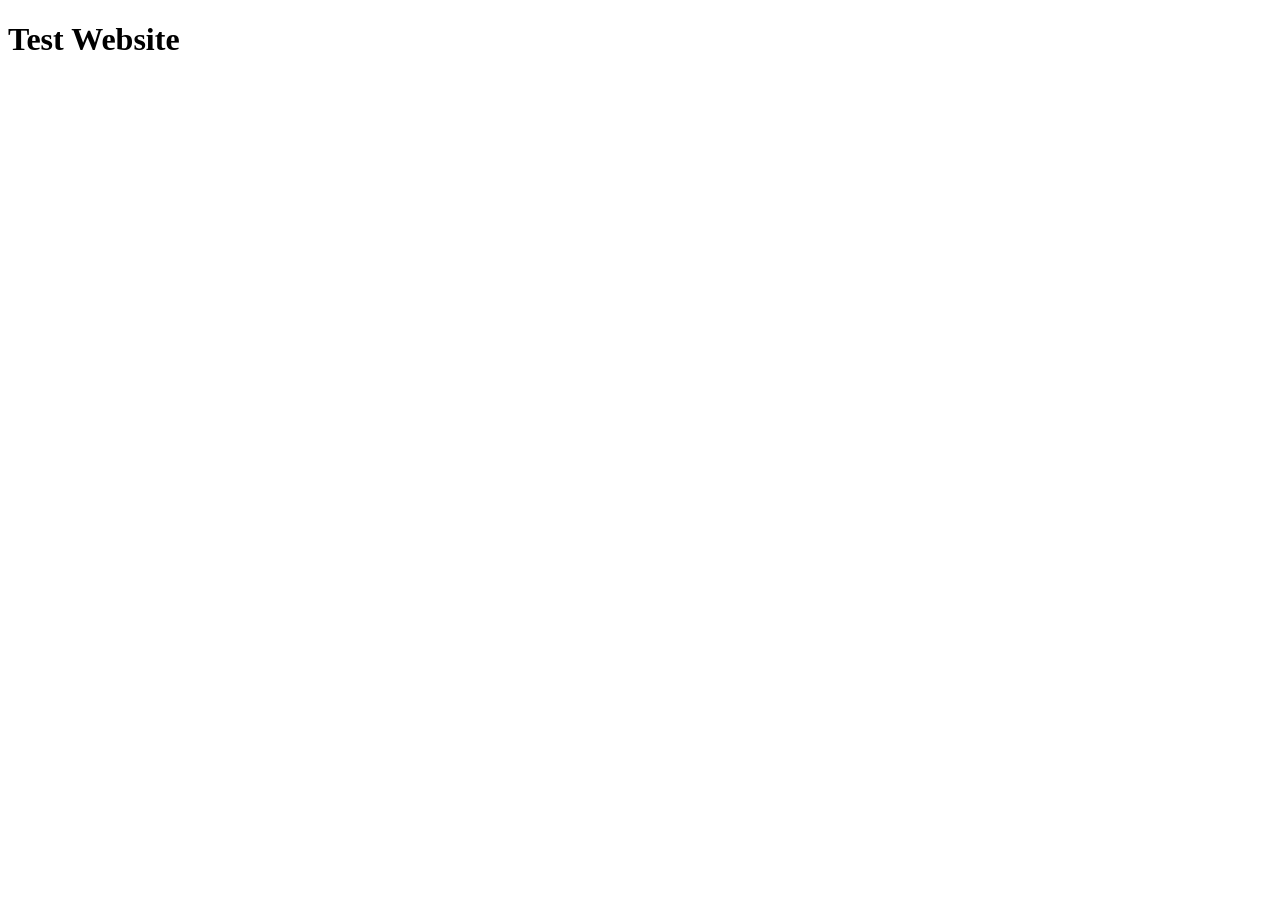
==== index.html @ 85bc17eb "Index.html and style.css files" ====
<!DOCTYPE html>
<html lang="en">
<head>
	<meta charset="utf-8">
	<meta name="viewport" content="width=device-width, initial-scale=1">
	<title>My Website</title>
	<link href="style.css" rel="stylesheet">
</head>
<body>
	<h1>Test Website</h1>

</body>
</html>
---- style.css ----
img {
max-width: 100%;
max-height: 100%;
}

.auto-resize-portrait {
height: 80px;
width: 50px;
}
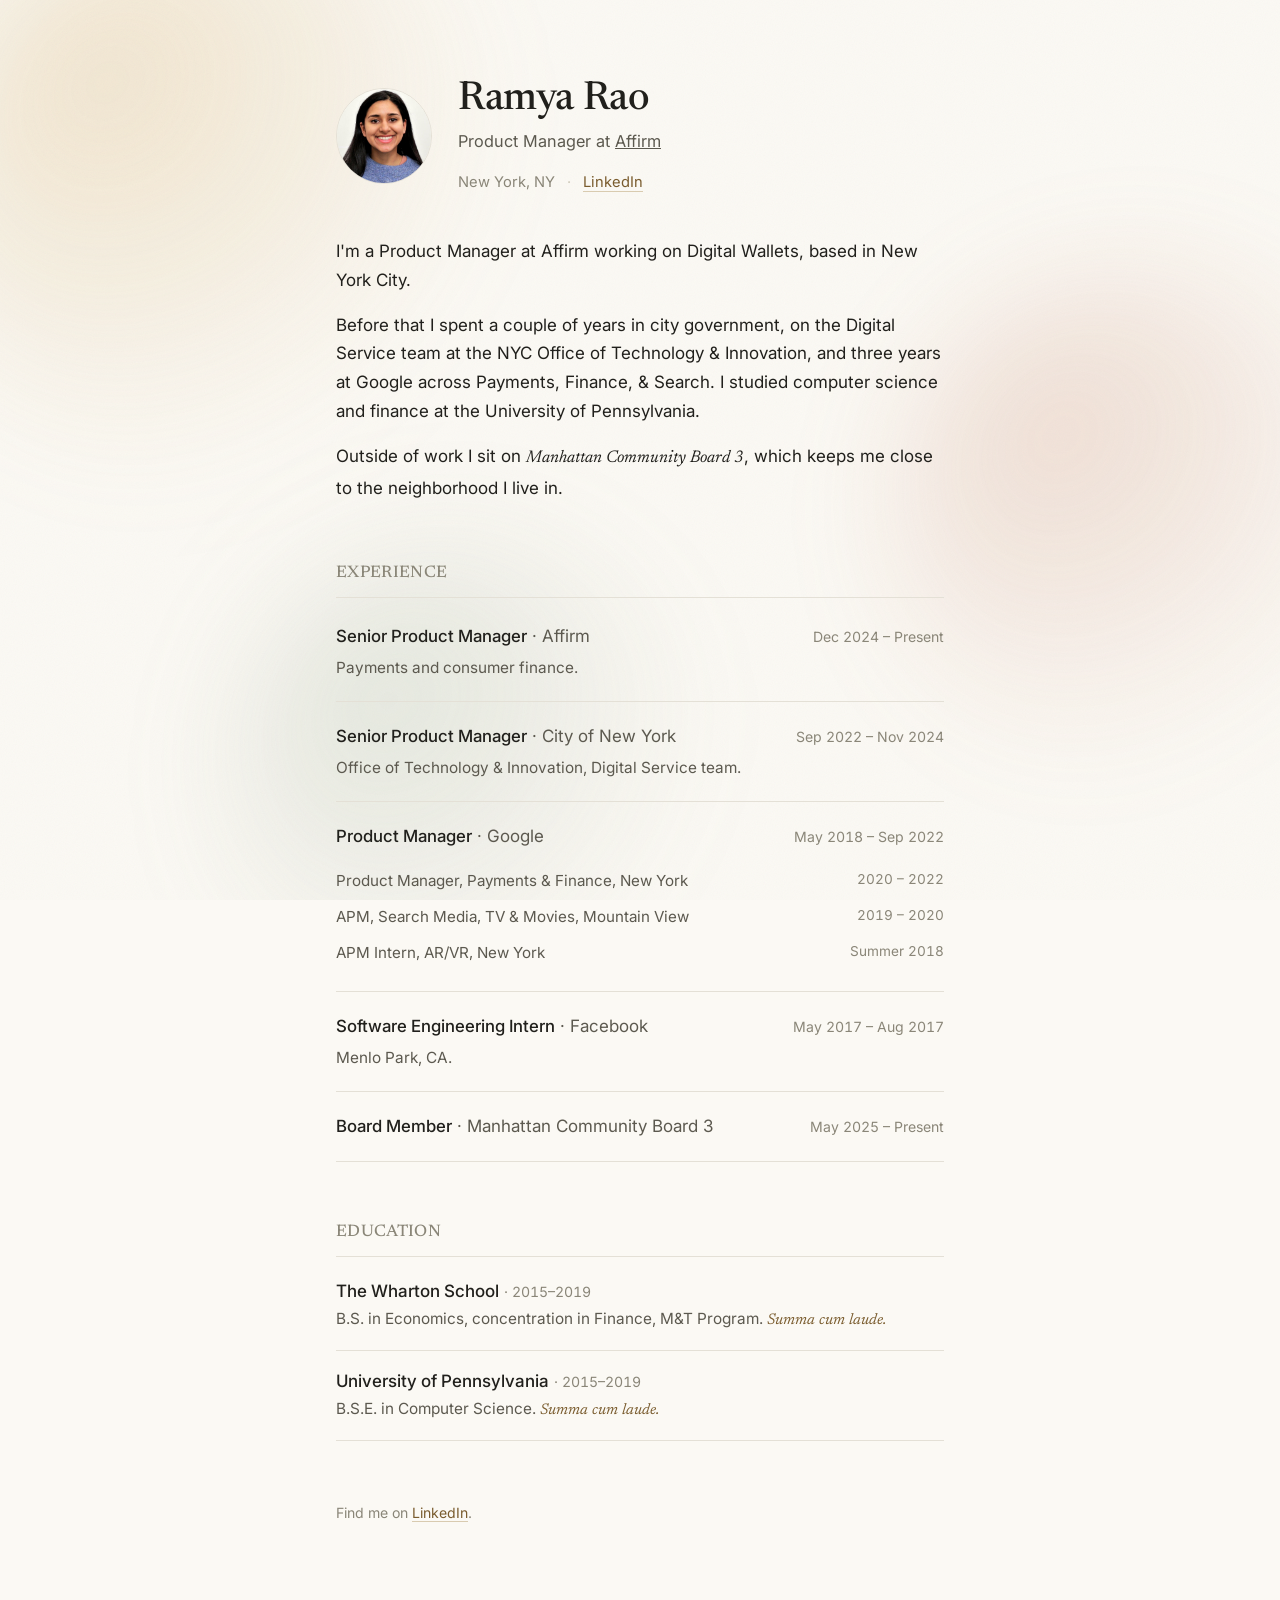
==== commit 394c6ab4: "Publish Ramya Rao personal site" ====
--- a/index.html
+++ b/index.html
@@ -1,13 +1,238 @@
 <!DOCTYPE html>
 <html lang="en">
 <head>
-	<meta charset="utf-8">
-	<meta name="viewport" content="width=device-width, initial-scale=1">
-	<title>My Website</title>
-	<link href="style.css" rel="stylesheet">
+<meta charset="UTF-8" />
+<meta name="viewport" content="width=device-width, initial-scale=1.0" />
+<title>Ramya Rao</title>
+<meta name="description" content="Ramya Rao, product manager in New York. Currently at Affirm; previously NYC government and Google." />
+<link rel="preconnect" href="https://fonts.googleapis.com" />
+<link rel="preconnect" href="https://fonts.gstatic.com" crossorigin />
+<link href="https://fonts.googleapis.com/css2?family=Newsreader:ital,opsz,wght@0,6..72,400;0,6..72,500;1,6..72,400&family=Inter:wght@400;500&display=swap" rel="stylesheet" />
+<style>
+  :root {
+    --paper: #fbf9f4;
+    --ink: #21201c;
+    --soft: #5c594f;
+    --faint: #8a8678;
+    --rule: #e4e0d6;
+    --link: #7a5c2e;
+  }
+  * { box-sizing: border-box; }
+  html { -webkit-text-size-adjust: 100%; }
+  body {
+    margin: 0;
+    background: var(--paper);
+    color: var(--ink);
+    font-family: 'Inter', -apple-system, BlinkMacSystemFont, sans-serif;
+    font-size: 17px;
+    line-height: 1.7;
+  }
+  .page { max-width: 660px; margin: 0 auto; padding: 0 26px 110px; position: relative; z-index: 1; }
+
+  /* Ambient background: slow-drifting gradient orbs in the warm palette */
+  .bg { position: fixed; inset: 0; z-index: 0; overflow: hidden; pointer-events: none; }
+  .bg .orb {
+    position: absolute; border-radius: 50%;
+    filter: blur(60px); opacity: 0.55;
+    mix-blend-mode: multiply;
+    will-change: transform;
+  }
+  .bg .o1 {
+    width: 46vw; height: 46vw; top: -8vw; left: -6vw;
+    background: radial-gradient(circle at 30% 30%, rgba(213,176,110,0.55), rgba(213,176,110,0) 70%);
+    animation: drift1 26s ease-in-out infinite alternate;
+  }
+  .bg .o2 {
+    width: 40vw; height: 40vw; top: 30vh; right: -10vw;
+    background: radial-gradient(circle at 30% 30%, rgba(199,131,104,0.45), rgba(199,131,104,0) 70%);
+    animation: drift2 32s ease-in-out infinite alternate;
+  }
+  .bg .o3 {
+    width: 38vw; height: 38vw; bottom: -10vw; left: 18vw;
+    background: radial-gradient(circle at 30% 30%, rgba(140,158,132,0.40), rgba(140,158,132,0) 70%);
+    animation: drift3 38s ease-in-out infinite alternate;
+  }
+  /* fine grain to keep the gradients from looking flat/banded */
+  .bg::after {
+    content: ''; position: absolute; inset: 0; opacity: 0.04;
+    background-image: url("data:image/svg+xml,%3Csvg xmlns='http://www.w3.org/2000/svg' width='160' height='160'%3E%3Cfilter id='n'%3E%3CfeTurbulence type='fractalNoise' baseFrequency='0.9' numOctaves='2'/%3E%3C/filter%3E%3Crect width='100%25' height='100%25' filter='url(%23n)'/%3E%3C/svg%3E");
+  }
+  @keyframes drift1 {
+    0%   { transform: translate(0,0) scale(1); }
+    100% { transform: translate(8vw, 6vh) scale(1.15); }
+  }
+  @keyframes drift2 {
+    0%   { transform: translate(0,0) scale(1.1); }
+    100% { transform: translate(-7vw, -5vh) scale(0.95); }
+  }
+  @keyframes drift3 {
+    0%   { transform: translate(0,0) scale(0.95); }
+    100% { transform: translate(5vw, -7vh) scale(1.2); }
+  }
+  @media (prefers-reduced-motion: reduce) {
+    .bg .orb { animation: none; }
+  }
+
+  /* Masthead */
+  header { padding: 78px 0 12px; display: flex; align-items: center; gap: 26px; }
+  .portrait {
+    width: 96px; height: 96px; border-radius: 50%;
+    object-fit: cover; flex-shrink: 0;
+    border: 1px solid var(--rule);
+  }
+  .name {
+    font-family: 'Newsreader', Georgia, serif;
+    font-weight: 500;
+    font-size: 2.5rem;
+    letter-spacing: -0.01em;
+    line-height: 1.1;
+    margin: 0 0 6px;
+  }
+  .tagline { color: var(--soft); font-size: 1.02rem; }
+  .tagline a { color: inherit; }
+  .meta { margin-top: 14px; color: var(--faint); font-size: 0.92rem; }
+  .meta a { color: var(--link); text-decoration: none; border-bottom: 1px solid #d9cbb0; }
+  .meta a:hover { border-color: var(--link); }
+  .dot { margin: 0 8px; color: #cfcabb; }
+
+  /* Body copy */
+  .lead { margin: 30px 0 0; }
+  .lead p { margin: 0 0 16px; color: var(--ink); }
+  .lead p:last-child { margin-bottom: 0; }
+  em { font-family: 'Newsreader', serif; font-style: italic; }
+
+  h2 {
+    font-family: 'Newsreader', serif;
+    font-weight: 500;
+    font-size: 1.05rem;
+    letter-spacing: 0.02em;
+    text-transform: uppercase;
+    color: var(--faint);
+    margin: 56px 0 4px;
+    padding-bottom: 10px;
+    border-bottom: 1px solid var(--rule);
+  }
+
+  /* Experience list */
+  .job { padding: 20px 0; border-bottom: 1px solid var(--rule); }
+  .job:last-child { border-bottom: none; }
+  .job .top { display: flex; justify-content: space-between; align-items: baseline; gap: 18px; flex-wrap: wrap; }
+  .role { font-weight: 500; font-size: 1.05rem; }
+  .at { color: var(--soft); }
+  .when { color: var(--faint); font-size: 0.88rem; white-space: nowrap; font-variant-numeric: tabular-nums; }
+  .note { color: var(--soft); font-size: 0.96rem; margin-top: 4px; }
+  .stints { margin: 12px 0 0; padding: 0; list-style: none; }
+  .stints li { display: flex; justify-content: space-between; gap: 16px; padding: 5px 0; color: var(--soft); font-size: 0.95rem; flex-wrap: wrap; }
+  .stints .s-when { color: var(--faint); font-size: 0.85rem; white-space: nowrap; font-variant-numeric: tabular-nums; }
+
+  /* Education */
+  .edu { padding: 16px 0; border-bottom: 1px solid var(--rule); }
+  .edu:last-child { border-bottom: none; }
+  .school { font-weight: 500; }
+  .degree { color: var(--soft); font-size: 0.96rem; }
+  .edu .when { display: inline; }
+  .laude { font-family: 'Newsreader', serif; font-style: italic; color: var(--link); }
+
+  footer { margin-top: 60px; color: var(--faint); font-size: 0.88rem; }
+  footer a { color: var(--link); text-decoration: none; border-bottom: 1px solid #d9cbb0; }
+  footer a:hover { border-color: var(--link); }
+
+  @media (max-width: 480px) {
+    .name { font-size: 2.1rem; }
+    body { font-size: 16px; }
+  }
+</style>
 </head>
 <body>
-	<h1>Test Website</h1>
-
+
+<div class="bg" aria-hidden="true">
+  <div class="orb o1"></div>
+  <div class="orb o2"></div>
+  <div class="orb o3"></div>
+</div>
+
+<div class="page">
+
+  <header>
+    <img class="portrait" src="headshot.jpeg" alt="Ramya Rao" />
+    <div>
+      <h1 class="name">Ramya Rao</h1>
+      <div class="tagline">Product Manager at <a href="https://www.affirm.com">Affirm</a></div>
+      <div class="meta">
+        New York, NY
+        <span class="dot">·</span>
+        <a href="https://www.linkedin.com/in/ramya-rao-50b965108">LinkedIn</a>
+      </div>
+    </div>
+  </header>
+
+  <div class="lead">
+    <p>I'm a Product Manager at Affirm working on Digital Wallets, based in New York City.</p>
+    <p>Before that I spent a couple of years in city government, on the Digital Service team at the NYC Office of Technology &amp; Innovation, and three years at Google across Payments, Finance, &amp; Search. I studied computer science and finance at the University of Pennsylvania.</p>
+    <p>Outside of work I sit on <em>Manhattan Community Board 3</em>, which keeps me close to the neighborhood I live in.</p>
+  </div>
+
+  <h2>Experience</h2>
+
+  <div class="job">
+    <div class="top">
+      <div><span class="role">Senior Product Manager</span> <span class="at">&middot; Affirm</span></div>
+      <div class="when">Dec 2024 &ndash; Present</div>
+    </div>
+    <div class="note">Payments and consumer finance.</div>
+  </div>
+
+  <div class="job">
+    <div class="top">
+      <div><span class="role">Senior Product Manager</span> <span class="at">&middot; City of New York</span></div>
+      <div class="when">Sep 2022 &ndash; Nov 2024</div>
+    </div>
+    <div class="note">Office of Technology &amp; Innovation, Digital Service team.</div>
+  </div>
+
+  <div class="job">
+    <div class="top">
+      <div><span class="role">Product Manager</span> <span class="at">&middot; Google</span></div>
+      <div class="when">May 2018 &ndash; Sep 2022</div>
+    </div>
+    <ul class="stints">
+      <li><span>Product Manager, Payments &amp; Finance, New York</span><span class="s-when">2020 &ndash; 2022</span></li>
+      <li><span>APM, Search Media, TV &amp; Movies, Mountain View</span><span class="s-when">2019 &ndash; 2020</span></li>
+      <li><span>APM Intern, AR/VR, New York</span><span class="s-when">Summer 2018</span></li>
+    </ul>
+  </div>
+
+  <div class="job">
+    <div class="top">
+      <div><span class="role">Software Engineering Intern</span> <span class="at">&middot; Facebook</span></div>
+      <div class="when">May 2017 &ndash; Aug 2017</div>
+    </div>
+    <div class="note">Menlo Park, CA.</div>
+  </div>
+
+  <div class="job">
+    <div class="top">
+      <div><span class="role">Board Member</span> <span class="at">&middot; Manhattan Community Board 3</span></div>
+      <div class="when">May 2025 &ndash; Present</div>
+    </div>
+  </div>
+
+  <h2>Education</h2>
+
+  <div class="edu">
+    <div><span class="school">The Wharton School</span> <span class="when">&middot; 2015&ndash;2019</span></div>
+    <div class="degree">B.S. in Economics, concentration in Finance, M&amp;T Program. <span class="laude">Summa cum laude.</span></div>
+  </div>
+
+  <div class="edu">
+    <div><span class="school">University of Pennsylvania</span> <span class="when">&middot; 2015&ndash;2019</span></div>
+    <div class="degree">B.S.E. in Computer Science. <span class="laude">Summa cum laude.</span></div>
+  </div>
+
+  <footer>
+    Find me on <a href="https://www.linkedin.com/in/ramya-rao-50b965108">LinkedIn</a>.
+  </footer>
+
+</div>
 </body>
-</html>+</html>
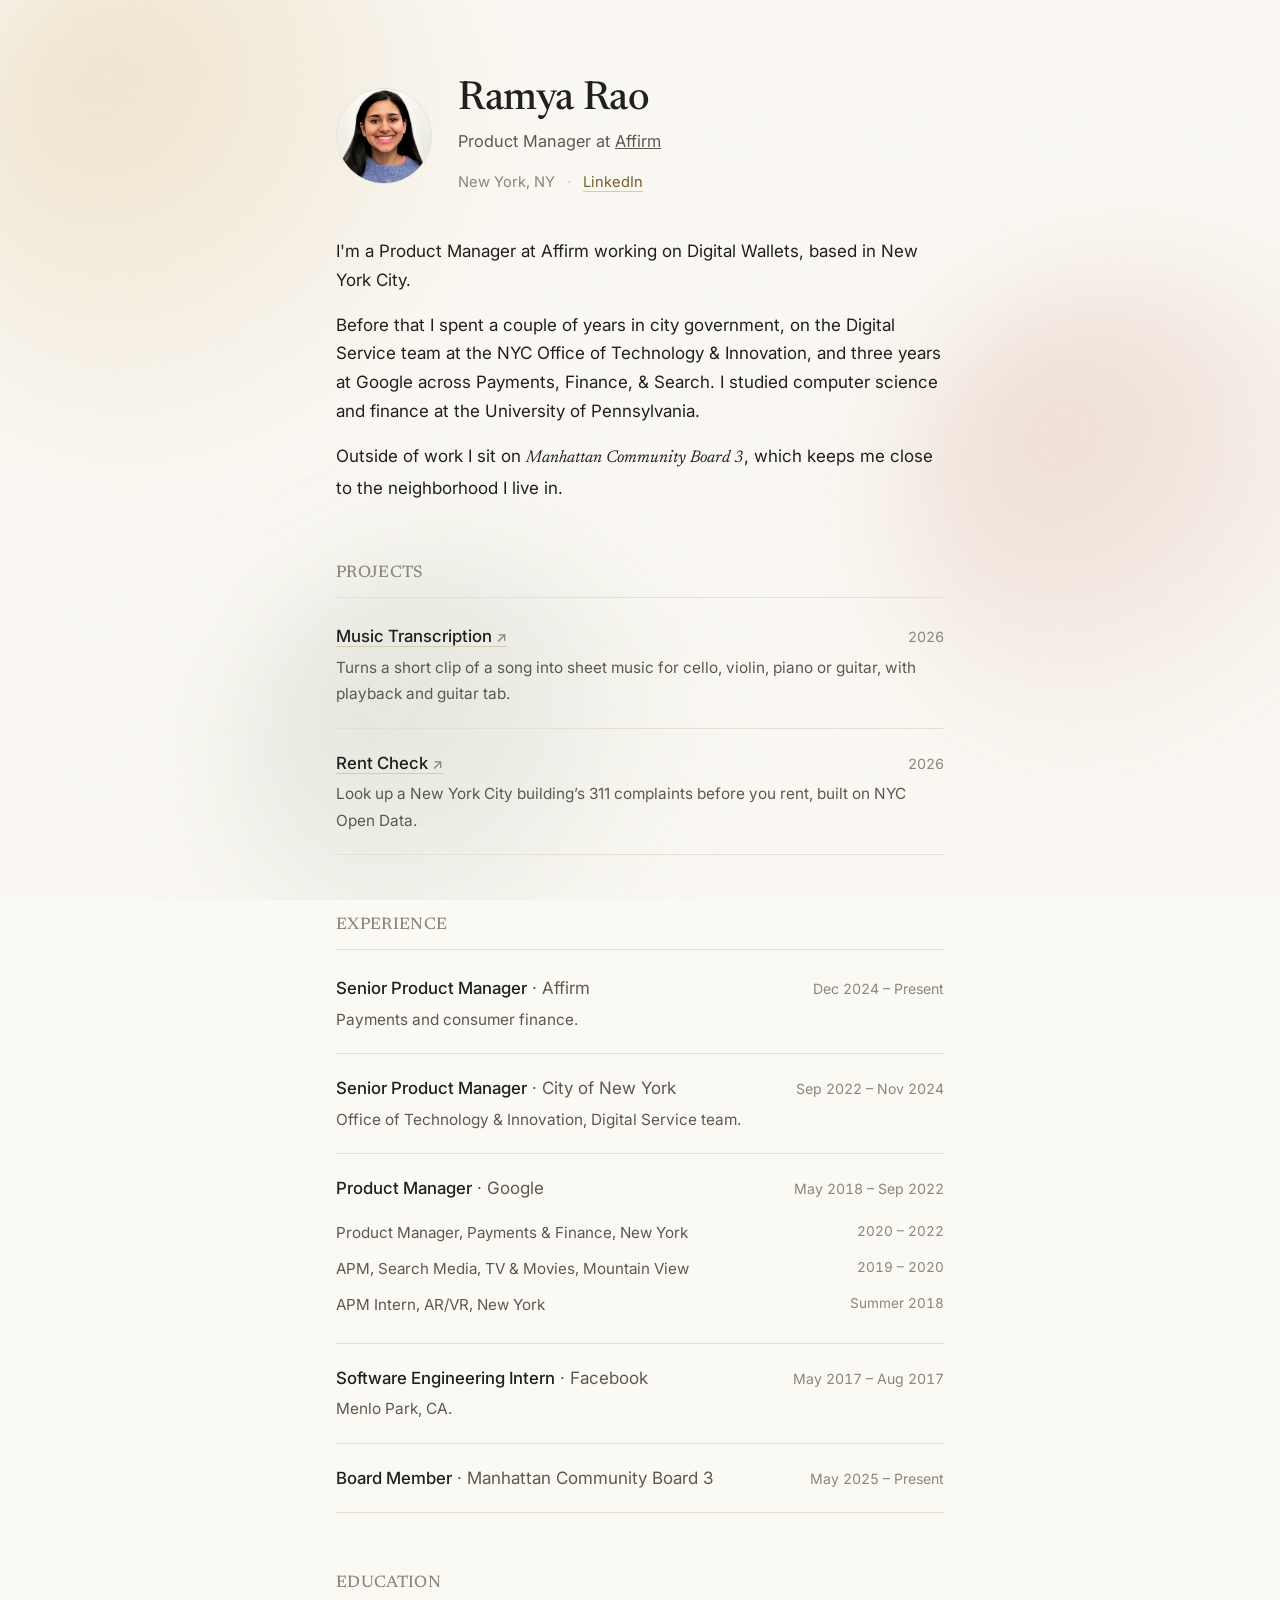
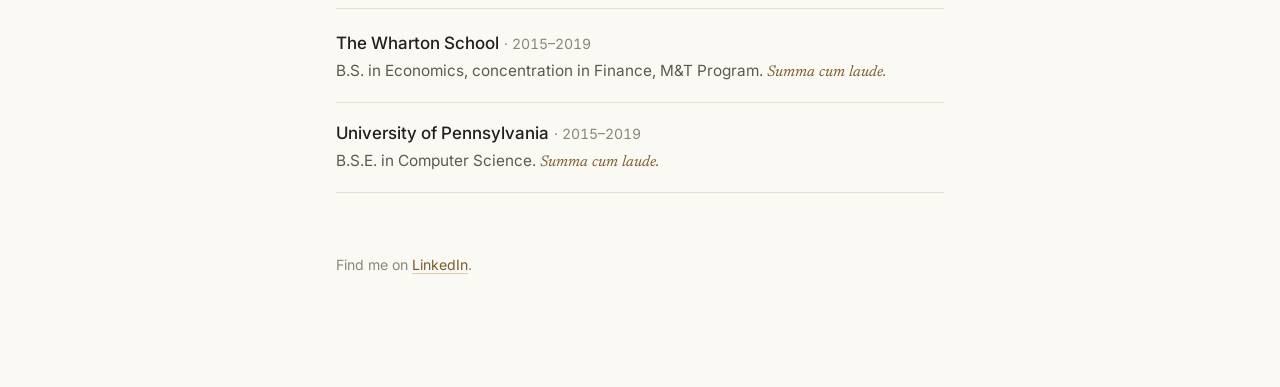
==== commit 7bfedc93: "Add Projects: Music Transcription and Rent Check Co-Authored-By: Claude Opus 5.5 <noreply@anthropic." ====
--- a/index.html
+++ b/index.html
@@ -121,6 +121,9 @@
   .at { color: var(--soft); }
   .when { color: var(--faint); font-size: 0.88rem; white-space: nowrap; font-variant-numeric: tabular-nums; }
   .note { color: var(--soft); font-size: 0.96rem; margin-top: 4px; }
+  .project { font-weight: 500; font-size: 1.05rem; color: var(--ink); text-decoration: none; border-bottom: 1px solid #d9cbb0; }
+  .project:hover { color: var(--link); border-color: var(--link); }
+  .project::after { content: ' \2197'; color: var(--faint); font-size: 0.85em; }
   .stints { margin: 12px 0 0; padding: 0; list-style: none; }
   .stints li { display: flex; justify-content: space-between; gap: 16px; padding: 5px 0; color: var(--soft); font-size: 0.95rem; flex-wrap: wrap; }
   .stints .s-when { color: var(--faint); font-size: 0.85rem; white-space: nowrap; font-variant-numeric: tabular-nums; }
@@ -172,6 +175,24 @@
     <p>Outside of work I sit on <em>Manhattan Community Board 3</em>, which keeps me close to the neighborhood I live in.</p>
   </div>
 
+  <h2>Projects</h2>
+
+  <div class="job">
+    <div class="top">
+      <div><a class="project" href="https://music-transcription-phi.vercel.app">Music Transcription</a></div>
+      <div class="when">2026</div>
+    </div>
+    <div class="note">Turns a short clip of a song into sheet music for cello, violin, piano or guitar, with playback and guitar tab.</div>
+  </div>
+
+  <div class="job">
+    <div class="top">
+      <div><a class="project" href="https://nyc-311-push-9aum.vercel.app/building.html">Rent Check</a></div>
+      <div class="when">2026</div>
+    </div>
+    <div class="note">Look up a New York City building&rsquo;s 311 complaints before you rent, built on NYC Open Data.</div>
+  </div>
+
   <h2>Experience</h2>
 
   <div class="job">
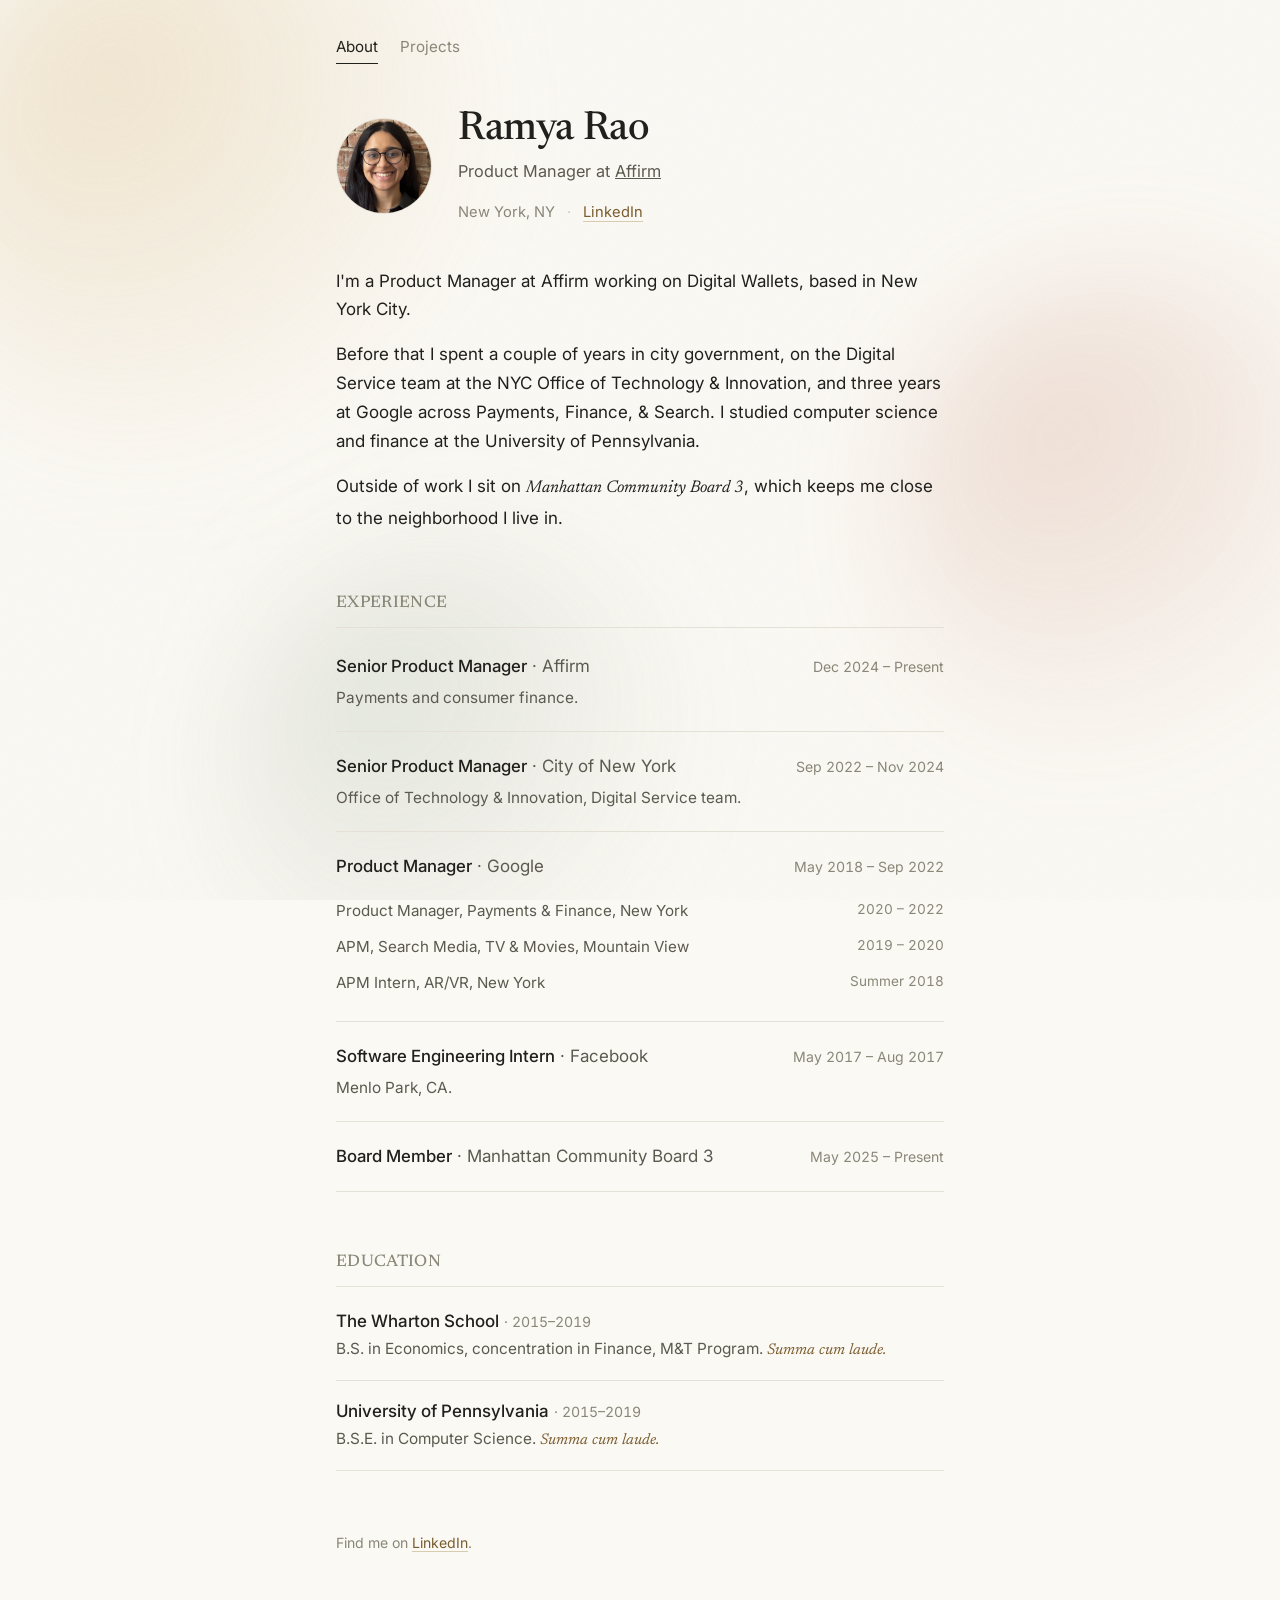
==== commit 6ca5de84: "About/Projects tabs, project cards with screenshots, new headshot Co-Authored-By: Claude Opus 5.5 <n" ====
--- a/index.html
+++ b/index.html
@@ -8,143 +8,7 @@
 <link rel="preconnect" href="https://fonts.googleapis.com" />
 <link rel="preconnect" href="https://fonts.gstatic.com" crossorigin />
 <link href="https://fonts.googleapis.com/css2?family=Newsreader:ital,opsz,wght@0,6..72,400;0,6..72,500;1,6..72,400&family=Inter:wght@400;500&display=swap" rel="stylesheet" />
-<style>
-  :root {
-    --paper: #fbf9f4;
-    --ink: #21201c;
-    --soft: #5c594f;
-    --faint: #8a8678;
-    --rule: #e4e0d6;
-    --link: #7a5c2e;
-  }
-  * { box-sizing: border-box; }
-  html { -webkit-text-size-adjust: 100%; }
-  body {
-    margin: 0;
-    background: var(--paper);
-    color: var(--ink);
-    font-family: 'Inter', -apple-system, BlinkMacSystemFont, sans-serif;
-    font-size: 17px;
-    line-height: 1.7;
-  }
-  .page { max-width: 660px; margin: 0 auto; padding: 0 26px 110px; position: relative; z-index: 1; }
-
-  /* Ambient background: slow-drifting gradient orbs in the warm palette */
-  .bg { position: fixed; inset: 0; z-index: 0; overflow: hidden; pointer-events: none; }
-  .bg .orb {
-    position: absolute; border-radius: 50%;
-    filter: blur(60px); opacity: 0.55;
-    mix-blend-mode: multiply;
-    will-change: transform;
-  }
-  .bg .o1 {
-    width: 46vw; height: 46vw; top: -8vw; left: -6vw;
-    background: radial-gradient(circle at 30% 30%, rgba(213,176,110,0.55), rgba(213,176,110,0) 70%);
-    animation: drift1 26s ease-in-out infinite alternate;
-  }
-  .bg .o2 {
-    width: 40vw; height: 40vw; top: 30vh; right: -10vw;
-    background: radial-gradient(circle at 30% 30%, rgba(199,131,104,0.45), rgba(199,131,104,0) 70%);
-    animation: drift2 32s ease-in-out infinite alternate;
-  }
-  .bg .o3 {
-    width: 38vw; height: 38vw; bottom: -10vw; left: 18vw;
-    background: radial-gradient(circle at 30% 30%, rgba(140,158,132,0.40), rgba(140,158,132,0) 70%);
-    animation: drift3 38s ease-in-out infinite alternate;
-  }
-  /* fine grain to keep the gradients from looking flat/banded */
-  .bg::after {
-    content: ''; position: absolute; inset: 0; opacity: 0.04;
-    background-image: url("data:image/svg+xml,%3Csvg xmlns='http://www.w3.org/2000/svg' width='160' height='160'%3E%3Cfilter id='n'%3E%3CfeTurbulence type='fractalNoise' baseFrequency='0.9' numOctaves='2'/%3E%3C/filter%3E%3Crect width='100%25' height='100%25' filter='url(%23n)'/%3E%3C/svg%3E");
-  }
-  @keyframes drift1 {
-    0%   { transform: translate(0,0) scale(1); }
-    100% { transform: translate(8vw, 6vh) scale(1.15); }
-  }
-  @keyframes drift2 {
-    0%   { transform: translate(0,0) scale(1.1); }
-    100% { transform: translate(-7vw, -5vh) scale(0.95); }
-  }
-  @keyframes drift3 {
-    0%   { transform: translate(0,0) scale(0.95); }
-    100% { transform: translate(5vw, -7vh) scale(1.2); }
-  }
-  @media (prefers-reduced-motion: reduce) {
-    .bg .orb { animation: none; }
-  }
-
-  /* Masthead */
-  header { padding: 78px 0 12px; display: flex; align-items: center; gap: 26px; }
-  .portrait {
-    width: 96px; height: 96px; border-radius: 50%;
-    object-fit: cover; flex-shrink: 0;
-    border: 1px solid var(--rule);
-  }
-  .name {
-    font-family: 'Newsreader', Georgia, serif;
-    font-weight: 500;
-    font-size: 2.5rem;
-    letter-spacing: -0.01em;
-    line-height: 1.1;
-    margin: 0 0 6px;
-  }
-  .tagline { color: var(--soft); font-size: 1.02rem; }
-  .tagline a { color: inherit; }
-  .meta { margin-top: 14px; color: var(--faint); font-size: 0.92rem; }
-  .meta a { color: var(--link); text-decoration: none; border-bottom: 1px solid #d9cbb0; }
-  .meta a:hover { border-color: var(--link); }
-  .dot { margin: 0 8px; color: #cfcabb; }
-
-  /* Body copy */
-  .lead { margin: 30px 0 0; }
-  .lead p { margin: 0 0 16px; color: var(--ink); }
-  .lead p:last-child { margin-bottom: 0; }
-  em { font-family: 'Newsreader', serif; font-style: italic; }
-
-  h2 {
-    font-family: 'Newsreader', serif;
-    font-weight: 500;
-    font-size: 1.05rem;
-    letter-spacing: 0.02em;
-    text-transform: uppercase;
-    color: var(--faint);
-    margin: 56px 0 4px;
-    padding-bottom: 10px;
-    border-bottom: 1px solid var(--rule);
-  }
-
-  /* Experience list */
-  .job { padding: 20px 0; border-bottom: 1px solid var(--rule); }
-  .job:last-child { border-bottom: none; }
-  .job .top { display: flex; justify-content: space-between; align-items: baseline; gap: 18px; flex-wrap: wrap; }
-  .role { font-weight: 500; font-size: 1.05rem; }
-  .at { color: var(--soft); }
-  .when { color: var(--faint); font-size: 0.88rem; white-space: nowrap; font-variant-numeric: tabular-nums; }
-  .note { color: var(--soft); font-size: 0.96rem; margin-top: 4px; }
-  .project { font-weight: 500; font-size: 1.05rem; color: var(--ink); text-decoration: none; border-bottom: 1px solid #d9cbb0; }
-  .project:hover { color: var(--link); border-color: var(--link); }
-  .project::after { content: ' \2197'; color: var(--faint); font-size: 0.85em; }
-  .stints { margin: 12px 0 0; padding: 0; list-style: none; }
-  .stints li { display: flex; justify-content: space-between; gap: 16px; padding: 5px 0; color: var(--soft); font-size: 0.95rem; flex-wrap: wrap; }
-  .stints .s-when { color: var(--faint); font-size: 0.85rem; white-space: nowrap; font-variant-numeric: tabular-nums; }
-
-  /* Education */
-  .edu { padding: 16px 0; border-bottom: 1px solid var(--rule); }
-  .edu:last-child { border-bottom: none; }
-  .school { font-weight: 500; }
-  .degree { color: var(--soft); font-size: 0.96rem; }
-  .edu .when { display: inline; }
-  .laude { font-family: 'Newsreader', serif; font-style: italic; color: var(--link); }
-
-  footer { margin-top: 60px; color: var(--faint); font-size: 0.88rem; }
-  footer a { color: var(--link); text-decoration: none; border-bottom: 1px solid #d9cbb0; }
-  footer a:hover { border-color: var(--link); }
-
-  @media (max-width: 480px) {
-    .name { font-size: 2.1rem; }
-    body { font-size: 16px; }
-  }
-</style>
+<link rel="stylesheet" href="site.css" />
 </head>
 <body>
 
@@ -155,6 +19,11 @@
 </div>
 
 <div class="page">
+
+  <nav class="site-nav" aria-label="Site">
+    <a href="./" aria-current="page">About</a>
+    <a href="projects.html">Projects</a>
+  </nav>
 
   <header>
     <img class="portrait" src="headshot.jpeg" alt="Ramya Rao" />
@@ -173,24 +42,6 @@
     <p>I'm a Product Manager at Affirm working on Digital Wallets, based in New York City.</p>
     <p>Before that I spent a couple of years in city government, on the Digital Service team at the NYC Office of Technology &amp; Innovation, and three years at Google across Payments, Finance, &amp; Search. I studied computer science and finance at the University of Pennsylvania.</p>
     <p>Outside of work I sit on <em>Manhattan Community Board 3</em>, which keeps me close to the neighborhood I live in.</p>
-  </div>
-
-  <h2>Projects</h2>
-
-  <div class="job">
-    <div class="top">
-      <div><a class="project" href="https://music-transcription-phi.vercel.app">Music Transcription</a></div>
-      <div class="when">2026</div>
-    </div>
-    <div class="note">Turns a short clip of a song into sheet music for cello, violin, piano or guitar, with playback and guitar tab.</div>
-  </div>
-
-  <div class="job">
-    <div class="top">
-      <div><a class="project" href="https://nyc-311-push-9aum.vercel.app/building.html">Rent Check</a></div>
-      <div class="when">2026</div>
-    </div>
-    <div class="note">Look up a New York City building&rsquo;s 311 complaints before you rent, built on NYC Open Data.</div>
   </div>
 
   <h2>Experience</h2>
--- a/site.css
+++ b/site.css
@@ -0,0 +1,157 @@
+  :root {
+    --paper: #fbf9f4;
+    --ink: #21201c;
+    --soft: #5c594f;
+    --faint: #8a8678;
+    --rule: #e4e0d6;
+    --link: #7a5c2e;
+  }
+  * { box-sizing: border-box; }
+  html { -webkit-text-size-adjust: 100%; }
+  body {
+    margin: 0;
+    background: var(--paper);
+    color: var(--ink);
+    font-family: 'Inter', -apple-system, BlinkMacSystemFont, sans-serif;
+    font-size: 17px;
+    line-height: 1.7;
+  }
+  .page { max-width: 660px; margin: 0 auto; padding: 0 26px 110px; position: relative; z-index: 1; }
+
+  /* Ambient background: slow-drifting gradient orbs in the warm palette */
+  .bg { position: fixed; inset: 0; z-index: 0; overflow: hidden; pointer-events: none; }
+  .bg .orb {
+    position: absolute; border-radius: 50%;
+    filter: blur(60px); opacity: 0.55;
+    mix-blend-mode: multiply;
+    will-change: transform;
+  }
+  .bg .o1 {
+    width: 46vw; height: 46vw; top: -8vw; left: -6vw;
+    background: radial-gradient(circle at 30% 30%, rgba(213,176,110,0.55), rgba(213,176,110,0) 70%);
+    animation: drift1 26s ease-in-out infinite alternate;
+  }
+  .bg .o2 {
+    width: 40vw; height: 40vw; top: 30vh; right: -10vw;
+    background: radial-gradient(circle at 30% 30%, rgba(199,131,104,0.45), rgba(199,131,104,0) 70%);
+    animation: drift2 32s ease-in-out infinite alternate;
+  }
+  .bg .o3 {
+    width: 38vw; height: 38vw; bottom: -10vw; left: 18vw;
+    background: radial-gradient(circle at 30% 30%, rgba(140,158,132,0.40), rgba(140,158,132,0) 70%);
+    animation: drift3 38s ease-in-out infinite alternate;
+  }
+  /* fine grain to keep the gradients from looking flat/banded */
+  .bg::after {
+    content: ''; position: absolute; inset: 0; opacity: 0.04;
+    background-image: url("data:image/svg+xml,%3Csvg xmlns='http://www.w3.org/2000/svg' width='160' height='160'%3E%3Cfilter id='n'%3E%3CfeTurbulence type='fractalNoise' baseFrequency='0.9' numOctaves='2'/%3E%3C/filter%3E%3Crect width='100%25' height='100%25' filter='url(%23n)'/%3E%3C/svg%3E");
+  }
+  @keyframes drift1 {
+    0%   { transform: translate(0,0) scale(1); }
+    100% { transform: translate(8vw, 6vh) scale(1.15); }
+  }
+  @keyframes drift2 {
+    0%   { transform: translate(0,0) scale(1.1); }
+    100% { transform: translate(-7vw, -5vh) scale(0.95); }
+  }
+  @keyframes drift3 {
+    0%   { transform: translate(0,0) scale(0.95); }
+    100% { transform: translate(5vw, -7vh) scale(1.2); }
+  }
+  @media (prefers-reduced-motion: reduce) {
+    .bg .orb { animation: none; }
+  }
+
+  /* Masthead */
+  header { padding: 78px 0 12px; display: flex; align-items: center; gap: 26px; }
+  .portrait {
+    width: 96px; height: 96px; border-radius: 50%;
+    object-fit: cover; flex-shrink: 0;
+    border: 1px solid var(--rule);
+  }
+  .name {
+    font-family: 'Newsreader', Georgia, serif;
+    font-weight: 500;
+    font-size: 2.5rem;
+    letter-spacing: -0.01em;
+    line-height: 1.1;
+    margin: 0 0 6px;
+  }
+  .tagline { color: var(--soft); font-size: 1.02rem; }
+  .tagline a { color: inherit; }
+  .meta { margin-top: 14px; color: var(--faint); font-size: 0.92rem; }
+  .meta a { color: var(--link); text-decoration: none; border-bottom: 1px solid #d9cbb0; }
+  .meta a:hover { border-color: var(--link); }
+  .dot { margin: 0 8px; color: #cfcabb; }
+
+  /* Body copy */
+  .lead { margin: 30px 0 0; }
+  .lead p { margin: 0 0 16px; color: var(--ink); }
+  .lead p:last-child { margin-bottom: 0; }
+  em { font-family: 'Newsreader', serif; font-style: italic; }
+
+  h2 {
+    font-family: 'Newsreader', serif;
+    font-weight: 500;
+    font-size: 1.05rem;
+    letter-spacing: 0.02em;
+    text-transform: uppercase;
+    color: var(--faint);
+    margin: 56px 0 4px;
+    padding-bottom: 10px;
+    border-bottom: 1px solid var(--rule);
+  }
+
+  /* Experience list */
+  .job { padding: 20px 0; border-bottom: 1px solid var(--rule); }
+  .job:last-child { border-bottom: none; }
+  .job .top { display: flex; justify-content: space-between; align-items: baseline; gap: 18px; flex-wrap: wrap; }
+  .role { font-weight: 500; font-size: 1.05rem; }
+  .at { color: var(--soft); }
+  .when { color: var(--faint); font-size: 0.88rem; white-space: nowrap; font-variant-numeric: tabular-nums; }
+  .note { color: var(--soft); font-size: 0.96rem; margin-top: 4px; }
+  .stints { margin: 12px 0 0; padding: 0; list-style: none; }
+  .stints li { display: flex; justify-content: space-between; gap: 16px; padding: 5px 0; color: var(--soft); font-size: 0.95rem; flex-wrap: wrap; }
+  .stints .s-when { color: var(--faint); font-size: 0.85rem; white-space: nowrap; font-variant-numeric: tabular-nums; }
+
+  /* Education */
+  .edu { padding: 16px 0; border-bottom: 1px solid var(--rule); }
+  .edu:last-child { border-bottom: none; }
+  .school { font-weight: 500; }
+  .degree { color: var(--soft); font-size: 0.96rem; }
+  .edu .when { display: inline; }
+  .laude { font-family: 'Newsreader', serif; font-style: italic; color: var(--link); }
+
+  footer { margin-top: 60px; color: var(--faint); font-size: 0.88rem; }
+  footer a { color: var(--link); text-decoration: none; border-bottom: 1px solid #d9cbb0; }
+  footer a:hover { border-color: var(--link); }
+
+  @media (max-width: 480px) {
+    .name { font-size: 2.1rem; }
+    body { font-size: 16px; }
+  }
+
+  /* Top navigation: About / Projects */
+  .site-nav { display: flex; gap: 22px; padding-top: 34px; font-size: 0.95rem; }
+  .site-nav a { color: var(--faint); text-decoration: none; padding-bottom: 3px; border-bottom: 1px solid transparent; }
+  .site-nav a:hover { color: var(--ink); }
+  .site-nav a[aria-current='page'] { color: var(--ink); border-bottom-color: var(--ink); }
+  .site-nav + header { padding-top: 44px; }
+
+  /* Projects page */
+  .page-title { font-family: 'Newsreader', Georgia, serif; font-weight: 500; font-size: 2.3rem; letter-spacing: -0.01em; line-height: 1.15; margin: 56px 0 8px; }
+  .page-intro { color: var(--soft); margin: 0 0 34px; }
+  .projects { display: grid; gap: 28px; }
+  .project-card {
+    display: block; color: inherit; text-decoration: none;
+    background: rgba(255, 255, 255, 0.55); border: 1px solid var(--rule); border-radius: 14px; overflow: hidden;
+    transition: border-color 0.2s, box-shadow 0.2s, transform 0.2s;
+  }
+  .project-card:hover { border-color: #d9cbb0; box-shadow: 0 10px 30px rgba(33, 32, 28, 0.08); transform: translateY(-2px); }
+  .project-card img { display: block; width: 100%; aspect-ratio: 16 / 10; object-fit: cover; object-position: top; border-bottom: 1px solid var(--rule); }
+  .project-card .body { padding: 18px 22px 20px; }
+  .project-card h3 { margin: 0 0 4px; font-family: 'Newsreader', Georgia, serif; font-weight: 500; font-size: 1.45rem; letter-spacing: -0.005em; }
+  .project-card p { margin: 0; color: var(--soft); font-size: 0.98rem; }
+  .project-card .open { display: inline-block; margin-top: 12px; color: var(--link); font-size: 0.92rem; border-bottom: 1px solid #d9cbb0; }
+  .project-card:hover .open { border-color: var(--link); }
+  @media (prefers-reduced-motion: reduce) { .project-card, .project-card:hover { transition: none; transform: none; } }
